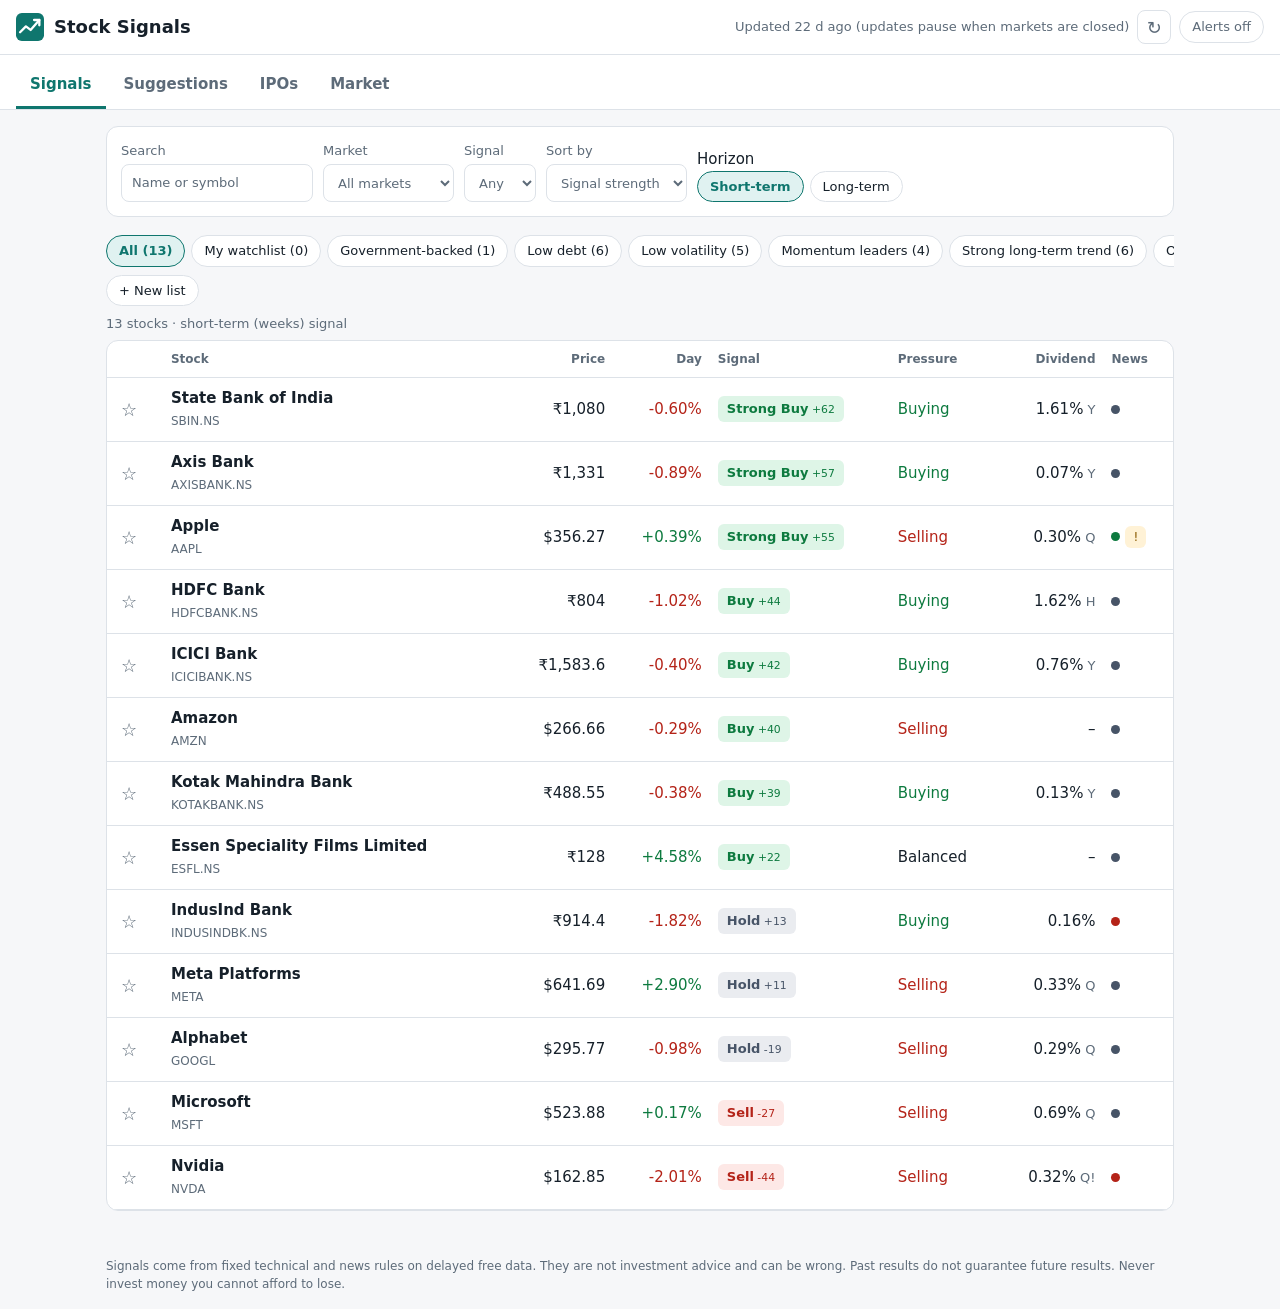
==== site/index.html @ 13e33b24 "Add files via upload" ====
<!doctype html>
<html lang="en">
<head>
<meta charset="utf-8">
<meta name="viewport" content="width=device-width, initial-scale=1">
<title>Stock Signals</title>
<meta name="description" content="Buy, hold and sell signals for Indian and US stocks, with news, buying pressure, risk and IPO checks.">
<meta name="theme-color" content="#0f766e">
<link rel="manifest" href="manifest.webmanifest">
<link rel="icon" href="icon.svg" type="image/svg+xml">
<link rel="stylesheet" href="style.css">
</head>
<body>
<a class="skip" href="#view">Skip to content</a>
<header class="top">
  <div class="brand"><img src="icon.svg" alt="" width="28" height="28"><h1>Stock Signals</h1></div>
  <div class="status">
    <span id="updated" role="status">Loading data...</span>
    <button id="refresh" class="iconbtn" type="button" aria-label="Refresh data" title="Refresh data">&#8635;</button>
    <button id="notify" class="chip" type="button" aria-pressed="false">Alerts off</button>
  </div>
</header>
<nav class="tabs" aria-label="Sections">
  <button type="button" data-tab="signals" aria-current="page">Signals</button>
  <button type="button" data-tab="suggest">Suggestions</button>
  <button type="button" data-tab="ipo">IPOs</button>
  <button type="button" data-tab="market">Market</button>
</nav>
<div id="banner" class="banner" role="alert" hidden></div>
<main id="view" tabindex="-1"></main>
<dialog id="detail" aria-label="Stock details"></dialog>
<div id="toasts" aria-live="polite"></div>
<footer>
  Signals come from fixed technical and news rules on delayed free data. They are not investment advice and can be wrong.
  Past results do not guarantee future results. Never invest money you cannot afford to lose.
</footer>
<script src="ipo.js"></script>
<script src="app.js"></script>
</body>
</html>
---- site/style.css ----
:root {
  --bg: #f6f7f9; --card: #ffffff; --text: #16202a; --muted: #5d6b79; --line: #dde2e8;
  --accent: #0f766e; --accent-bg: #e0f2f1;
  --buy: #0d7a3f; --buy-bg: #def5e7; --sell: #b42318; --sell-bg: #fde8e6; --hold: #475467; --hold-bg: #eaecf0;
  --warn: #8a5a00; --warn-bg: #fff2d6;
  --on-accent: #ffffff; --star: #a66f00;
  color-scheme: light dark;
}
@media (prefers-color-scheme: dark) {
  :root {
    --bg: #0e1318; --card: #161d24; --text: #e6ebf0; --muted: #9aa8b5; --line: #2a343e;
    --accent: #3cc4b6; --accent-bg: #12312f;
    --buy: #5ad08a; --buy-bg: #12301f; --sell: #ff8a80; --sell-bg: #3a1613; --hold: #b4bfca; --hold-bg: #242d36;
    --warn: #f5c451; --warn-bg: #3a2e10;
    --on-accent: #0e1318; --star: #e0a100;
  }
}
* { box-sizing: border-box; }
html { -webkit-text-size-adjust: 100%; }
body { margin: 0; background: var(--bg); color: var(--text); font: 15px/1.5 system-ui, -apple-system, "Segoe UI", Roboto, sans-serif; }
.skip { position: absolute; left: -999px; } .skip:focus { left: 8px; top: 8px; background: var(--card); padding: 8px; z-index: 10; }
h1, h2, h3 { margin: 0; line-height: 1.25; } h1 { font-size: 18px; } h2 { font-size: 17px; margin-bottom: 8px; } h3 { font-size: 15px; margin-bottom: 6px; }
button, select, input { font: inherit; color: inherit; }
button { cursor: pointer; }
:focus-visible { outline: 2px solid var(--accent); outline-offset: 2px; }
.top { display: flex; flex-wrap: wrap; align-items: center; justify-content: space-between; gap: 8px; padding: 10px 16px; background: var(--card); border-bottom: 1px solid var(--line); }
.brand { display: flex; align-items: center; gap: 10px; }
.status { display: flex; align-items: center; gap: 8px; color: var(--muted); font-size: 13px; }
.iconbtn { border: 1px solid var(--line); background: var(--card); border-radius: 8px; width: 34px; height: 34px; font-size: 18px; }
.tabs { display: flex; gap: 4px; padding: 8px 16px 0; background: var(--card); border-bottom: 1px solid var(--line); overflow-x: auto; }
.tabs button { border: 0; background: none; padding: 10px 14px; border-bottom: 3px solid transparent; color: var(--muted); font-weight: 600; white-space: nowrap; }
.tabs button[aria-current="page"] { color: var(--accent); border-bottom-color: var(--accent); }
main { max-width: 1100px; margin: 0 auto; padding: 16px; outline: none; }
footer { max-width: 1100px; margin: 0 auto; padding: 16px; color: var(--muted); font-size: 12px; }
.banner { margin: 0; padding: 10px 16px; background: var(--warn-bg); color: var(--warn); font-size: 14px; }
.card { background: var(--card); border: 1px solid var(--line); border-radius: 12px; padding: 14px; margin-bottom: 14px; }
.muted { color: var(--muted); } .small { font-size: 13px; }
.grid { display: grid; gap: 12px; grid-template-columns: repeat(auto-fit, minmax(240px, 1fr)); }
.row { display: flex; flex-wrap: wrap; gap: 10px; align-items: end; }
label.field { display: flex; flex-direction: column; gap: 4px; font-size: 13px; color: var(--muted); }
input, select { background: var(--card); border: 1px solid var(--line); border-radius: 8px; padding: 8px 10px; min-height: 38px; }
input[type=number] { width: 120px; }
.chip { border: 1px solid var(--line); background: var(--card); border-radius: 999px; padding: 5px 12px; font-size: 13px; white-space: nowrap; }
.chip[aria-pressed="true"], .chip.on { background: var(--accent-bg); border-color: var(--accent); color: var(--accent); font-weight: 600; }
.chips { display: flex; gap: 6px; overflow-x: auto; padding: 4px 0 8px; }
.btn { border: 1px solid var(--accent); background: var(--accent); color: var(--on-accent); border-radius: 8px; padding: 8px 14px; font-weight: 600; min-height: 38px; }
.btn.ghost { background: var(--card); color: var(--accent); }
table { width: 100%; border-collapse: collapse; }
th, td { padding: 9px 8px; text-align: left; border-bottom: 1px solid var(--line); vertical-align: middle; }
th { font-size: 12px; color: var(--muted); font-weight: 600; text-transform: none; }
td.num, th.num { text-align: right; font-variant-numeric: tabular-nums; }
tbody tr.stock { cursor: pointer; } tbody tr.stock:hover { background: var(--accent-bg); }
.name b { display: block; } .name span { color: var(--muted); font-size: 12px; }
.star { border: 0; background: none; font-size: 18px; color: var(--muted); padding: 2px 6px; } .star.on { color: var(--star); }
a { color: var(--accent); } a:visited { color: var(--accent); }
::placeholder { color: var(--muted); opacity: 1; }
.badge { display: inline-block; padding: 3px 9px; border-radius: 6px; font-weight: 700; font-size: 13px; white-space: nowrap; }
.badge small { font-weight: 500; }
.badge.buy { background: var(--buy-bg); color: var(--buy); } .badge.sell { background: var(--sell-bg); color: var(--sell); }
.badge.hold { background: var(--hold-bg); color: var(--hold); } .badge.na { background: var(--hold-bg); color: var(--muted); }
.up, .pos { color: var(--buy); } .down, .neg { color: var(--sell); }
.dot { display: inline-block; width: 9px; height: 9px; border-radius: 50%; background: var(--hold); margin-right: 5px; }
.dot.pos { background: var(--buy); } .dot.neg { background: var(--sell); }
.tag { display: inline-block; background: var(--hold-bg); color: var(--hold); border-radius: 6px; padding: 2px 8px; font-size: 12px; margin: 2px 4px 2px 0; }
.tag.warn { background: var(--warn-bg); color: var(--warn); }
ul.clean { list-style: none; margin: 0; padding: 0; } ul.clean li { padding: 5px 0; border-bottom: 1px dashed var(--line); } ul.clean li:last-child { border-bottom: 0; }
ul.reasons li::before { content: "+ "; color: var(--buy); font-weight: 700; } ul.reasons li.neg::before { content: "\2212  "; color: var(--sell); } ul.reasons li.neutral::before { content: "\2022  "; color: var(--muted); }
.meter { height: 8px; border-radius: 4px; background: var(--hold-bg); position: relative; margin: 8px 0; }
.meter i { position: absolute; top: -3px; width: 4px; height: 14px; background: var(--text); border-radius: 2px; transform: translateX(-2px); }
.meter::after { content: ""; position: absolute; left: 50%; top: 0; width: 1px; height: 8px; background: var(--muted); }
dialog { width: min(920px, 100vw - 16px); max-height: 92vh; padding: 0; border: 1px solid var(--line); border-radius: 14px; background: var(--bg); color: var(--text); }
dialog::backdrop { background: rgba(0, 0, 0, .55); }
.dhead { position: sticky; top: 0; z-index: 2; display: flex; gap: 12px; justify-content: space-between; align-items: start; padding: 14px 16px; background: var(--card); border-bottom: 1px solid var(--line); }
.dbody { padding: 14px 16px 20px; }
.kv { display: grid; grid-template-columns: repeat(auto-fit, minmax(150px, 1fr)); gap: 10px; }
.kv div span { display: block; font-size: 12px; color: var(--muted); } .kv div b { font-size: 15px; }
svg.chart { width: 100%; height: auto; display: block; }
#toasts { position: fixed; right: 12px; bottom: 12px; display: flex; flex-direction: column; gap: 8px; z-index: 20; max-width: min(360px, 100vw - 24px); }
.toast { background: var(--text); color: var(--bg); border-radius: 10px; padding: 10px 14px; font-size: 14px; box-shadow: 0 4px 16px rgba(0,0,0,.3); }
.empty { text-align: center; padding: 30px 10px; color: var(--muted); }
.result { border-left: 5px solid var(--hold); }
.result.buy { border-left-color: var(--buy); } .result.sell { border-left-color: var(--sell); }
@media (max-width: 720px) {
  .hide-sm { display: none; }
  th, td { padding: 8px 5px; }
  main { padding: 10px; }
  .top { padding: 8px 10px; }
}
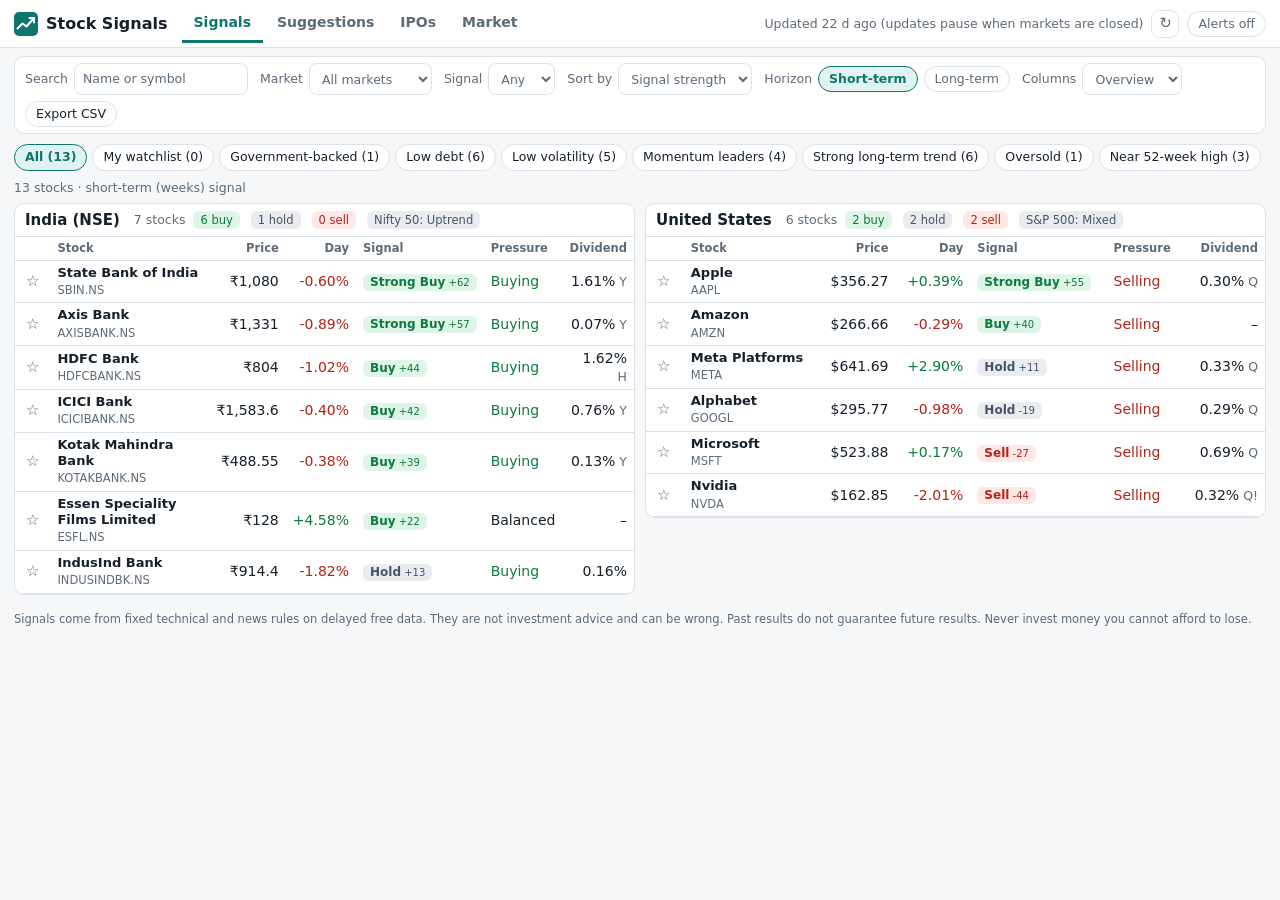
==== commit b057c7f4: "commit" ====
--- a/site/index.html
+++ b/site/index.html
@@ -13,19 +13,19 @@
 <body>
 <a class="skip" href="#view">Skip to content</a>
 <header class="top">
-  <div class="brand"><img src="icon.svg" alt="" width="28" height="28"><h1>Stock Signals</h1></div>
+  <div class="brand"><img src="icon.svg" alt="" width="24" height="24"><h1>Stock Signals</h1></div>
+  <nav class="tabs" aria-label="Sections">
+    <button type="button" data-tab="signals" aria-current="page">Signals</button>
+    <button type="button" data-tab="suggest">Suggestions</button>
+    <button type="button" data-tab="ipo">IPOs</button>
+    <button type="button" data-tab="market">Market</button>
+  </nav>
   <div class="status">
     <span id="updated" role="status">Loading data...</span>
     <button id="refresh" class="iconbtn" type="button" aria-label="Refresh data" title="Refresh data">&#8635;</button>
     <button id="notify" class="chip" type="button" aria-pressed="false">Alerts off</button>
   </div>
 </header>
-<nav class="tabs" aria-label="Sections">
-  <button type="button" data-tab="signals" aria-current="page">Signals</button>
-  <button type="button" data-tab="suggest">Suggestions</button>
-  <button type="button" data-tab="ipo">IPOs</button>
-  <button type="button" data-tab="market">Market</button>
-</nav>
 <div id="banner" class="banner" role="alert" hidden></div>
 <main id="view" tabindex="-1"></main>
 <dialog id="detail" aria-label="Stock details"></dialog>
--- a/site/style.css
+++ b/site/style.css
@@ -17,72 +17,103 @@
 }
 * { box-sizing: border-box; }
 html { -webkit-text-size-adjust: 100%; }
-body { margin: 0; background: var(--bg); color: var(--text); font: 15px/1.5 system-ui, -apple-system, "Segoe UI", Roboto, sans-serif; }
+body { margin: 0; background: var(--bg); color: var(--text); font: 14px/1.45 system-ui, -apple-system, "Segoe UI", Roboto, sans-serif; }
 .skip { position: absolute; left: -999px; } .skip:focus { left: 8px; top: 8px; background: var(--card); padding: 8px; z-index: 10; }
-h1, h2, h3 { margin: 0; line-height: 1.25; } h1 { font-size: 18px; } h2 { font-size: 17px; margin-bottom: 8px; } h3 { font-size: 15px; margin-bottom: 6px; }
+h1, h2, h3 { margin: 0; line-height: 1.25; } h1 { font-size: 16px; } h2 { font-size: 15px; margin-bottom: 6px; } h3 { font-size: 14px; margin-bottom: 4px; }
 button, select, input { font: inherit; color: inherit; }
 button { cursor: pointer; }
 :focus-visible { outline: 2px solid var(--accent); outline-offset: 2px; }
-.top { display: flex; flex-wrap: wrap; align-items: center; justify-content: space-between; gap: 8px; padding: 10px 16px; background: var(--card); border-bottom: 1px solid var(--line); }
-.brand { display: flex; align-items: center; gap: 10px; }
-.status { display: flex; align-items: center; gap: 8px; color: var(--muted); font-size: 13px; }
-.iconbtn { border: 1px solid var(--line); background: var(--card); border-radius: 8px; width: 34px; height: 34px; font-size: 18px; }
-.tabs { display: flex; gap: 4px; padding: 8px 16px 0; background: var(--card); border-bottom: 1px solid var(--line); overflow-x: auto; }
-.tabs button { border: 0; background: none; padding: 10px 14px; border-bottom: 3px solid transparent; color: var(--muted); font-weight: 600; white-space: nowrap; }
+
+/* header: brand, tabs and status share one bar */
+.top { position: sticky; top: 0; z-index: 5; display: flex; flex-wrap: wrap; align-items: center; gap: 4px 14px; padding: 4px 14px; background: var(--card); border-bottom: 1px solid var(--line); }
+.brand { display: flex; align-items: center; gap: 8px; }
+.status { display: flex; align-items: center; gap: 8px; color: var(--muted); font-size: 12.5px; margin-left: auto; }
+.iconbtn { border: 1px solid var(--line); background: var(--card); border-radius: 8px; width: 28px; height: 28px; font-size: 15px; line-height: 1; }
+.tabs { display: flex; gap: 2px; overflow-x: auto; flex: 1 1 auto; }
+.tabs button { border: 0; background: none; padding: 8px 12px; border-bottom: 3px solid transparent; color: var(--muted); font-weight: 600; white-space: nowrap; }
 .tabs button[aria-current="page"] { color: var(--accent); border-bottom-color: var(--accent); }
-main { max-width: 1100px; margin: 0 auto; padding: 16px; outline: none; }
-footer { max-width: 1100px; margin: 0 auto; padding: 16px; color: var(--muted); font-size: 12px; }
-.banner { margin: 0; padding: 10px 16px; background: var(--warn-bg); color: var(--warn); font-size: 14px; }
-.card { background: var(--card); border: 1px solid var(--line); border-radius: 12px; padding: 14px; margin-bottom: 14px; }
-.muted { color: var(--muted); } .small { font-size: 13px; }
-.grid { display: grid; gap: 12px; grid-template-columns: repeat(auto-fit, minmax(240px, 1fr)); }
-.row { display: flex; flex-wrap: wrap; gap: 10px; align-items: end; }
-label.field { display: flex; flex-direction: column; gap: 4px; font-size: 13px; color: var(--muted); }
-input, select { background: var(--card); border: 1px solid var(--line); border-radius: 8px; padding: 8px 10px; min-height: 38px; }
-input[type=number] { width: 120px; }
-.chip { border: 1px solid var(--line); background: var(--card); border-radius: 999px; padding: 5px 12px; font-size: 13px; white-space: nowrap; }
+main { max-width: 1760px; margin: 0 auto; padding: 8px 14px; outline: none; }
+footer { max-width: 1760px; margin: 0 auto; padding: 8px 14px 14px; color: var(--muted); font-size: 11.5px; }
+.banner { margin: 0; padding: 8px 14px; background: var(--warn-bg); color: var(--warn); font-size: 13px; }
+
+.card { background: var(--card); border: 1px solid var(--line); border-radius: 10px; padding: 10px; margin-bottom: 10px; }
+.muted { color: var(--muted); } .small { font-size: 12.5px; }
+.grid { display: grid; gap: 10px; grid-template-columns: repeat(auto-fit, minmax(240px, 1fr)); }
+.row { display: flex; flex-wrap: wrap; gap: 8px; align-items: end; }
+label.field { display: flex; flex-direction: column; gap: 3px; font-size: 12.5px; color: var(--muted); }
+input, select { background: var(--card); border: 1px solid var(--line); border-radius: 8px; padding: 4px 8px; min-height: 32px; }
+input[type=number] { width: 110px; }
+.chip { border: 1px solid var(--line); background: var(--card); border-radius: 999px; padding: 3px 10px; font-size: 12.5px; white-space: nowrap; }
 .chip[aria-pressed="true"], .chip.on { background: var(--accent-bg); border-color: var(--accent); color: var(--accent); font-weight: 600; }
-.chips { display: flex; gap: 6px; overflow-x: auto; padding: 4px 0 8px; }
-.btn { border: 1px solid var(--accent); background: var(--accent); color: var(--on-accent); border-radius: 8px; padding: 8px 14px; font-weight: 600; min-height: 38px; }
+.chips { display: flex; gap: 5px; overflow-x: auto; padding: 2px 0 8px; scrollbar-width: thin; }
+.btn { border: 1px solid var(--accent); background: var(--accent); color: var(--on-accent); border-radius: 8px; padding: 5px 12px; font-weight: 600; min-height: 32px; }
 .btn.ghost { background: var(--card); color: var(--accent); }
+
+/* filter bar: one compact line */
+.filterbar { padding: 6px 10px; margin-bottom: 8px; }
+.filterbar .row { align-items: center; gap: 6px 12px; }
+.filterbar label.field, .filterbar .field { display: flex; flex-direction: row; align-items: center; gap: 6px; font-size: 12.5px; color: var(--muted); }
+.filterbar .field .row { gap: 4px; }
+
 table { width: 100%; border-collapse: collapse; }
-th, td { padding: 9px 8px; text-align: left; border-bottom: 1px solid var(--line); vertical-align: middle; }
-th { font-size: 12px; color: var(--muted); font-weight: 600; text-transform: none; }
+th, td { padding: 4px 7px; text-align: left; border-bottom: 1px solid var(--line); vertical-align: middle; line-height: 1.25; }
+th { font-size: 11.5px; color: var(--muted); font-weight: 600; white-space: nowrap; }
 td.num, th.num { text-align: right; font-variant-numeric: tabular-nums; }
 tbody tr.stock { cursor: pointer; } tbody tr.stock:hover { background: var(--accent-bg); }
-.name b { display: block; } .name span { color: var(--muted); font-size: 12px; }
-.star { border: 0; background: none; font-size: 18px; color: var(--muted); padding: 2px 6px; } .star.on { color: var(--star); }
+.name b { display: block; font-size: 13px; } .name span { color: var(--muted); font-size: 11.5px; }
+.star { border: 0; background: none; font-size: 15px; color: var(--muted); padding: 0 4px; line-height: 1; } .star.on { color: var(--star); }
 a { color: var(--accent); } a:visited { color: var(--accent); }
 ::placeholder { color: var(--muted); opacity: 1; }
-.badge { display: inline-block; padding: 3px 9px; border-radius: 6px; font-weight: 700; font-size: 13px; white-space: nowrap; }
+.badge { display: inline-block; padding: 1px 7px; border-radius: 6px; font-weight: 700; font-size: 12px; white-space: nowrap; }
 .badge small { font-weight: 500; }
 .badge.buy { background: var(--buy-bg); color: var(--buy); } .badge.sell { background: var(--sell-bg); color: var(--sell); }
 .badge.hold { background: var(--hold-bg); color: var(--hold); } .badge.na { background: var(--hold-bg); color: var(--muted); }
 .up, .pos { color: var(--buy); } .down, .neg { color: var(--sell); }
-.dot { display: inline-block; width: 9px; height: 9px; border-radius: 50%; background: var(--hold); margin-right: 5px; }
+.dot { display: inline-block; width: 8px; height: 8px; border-radius: 50%; background: var(--hold); margin-right: 4px; }
 .dot.pos { background: var(--buy); } .dot.neg { background: var(--sell); }
-.tag { display: inline-block; background: var(--hold-bg); color: var(--hold); border-radius: 6px; padding: 2px 8px; font-size: 12px; margin: 2px 4px 2px 0; }
+.tag { display: inline-block; background: var(--hold-bg); color: var(--hold); border-radius: 6px; padding: 1px 7px; font-size: 11.5px; margin: 1px 3px 1px 0; }
 .tag.warn { background: var(--warn-bg); color: var(--warn); }
-ul.clean { list-style: none; margin: 0; padding: 0; } ul.clean li { padding: 5px 0; border-bottom: 1px dashed var(--line); } ul.clean li:last-child { border-bottom: 0; }
+.tag.buy { background: var(--buy-bg); color: var(--buy); } .tag.sell { background: var(--sell-bg); color: var(--sell); }
+ul.clean { list-style: none; margin: 0; padding: 0; } ul.clean li { padding: 3px 0; border-bottom: 1px dashed var(--line); } ul.clean li:last-child { border-bottom: 0; }
 ul.reasons li::before { content: "+ "; color: var(--buy); font-weight: 700; } ul.reasons li.neg::before { content: "\2212  "; color: var(--sell); } ul.reasons li.neutral::before { content: "\2022  "; color: var(--muted); }
-.meter { height: 8px; border-radius: 4px; background: var(--hold-bg); position: relative; margin: 8px 0; }
+.meter { height: 8px; border-radius: 4px; background: var(--hold-bg); position: relative; margin: 6px 0; }
 .meter i { position: absolute; top: -3px; width: 4px; height: 14px; background: var(--text); border-radius: 2px; transform: translateX(-2px); }
 .meter::after { content: ""; position: absolute; left: 50%; top: 0; width: 1px; height: 8px; background: var(--muted); }
-dialog { width: min(920px, 100vw - 16px); max-height: 92vh; padding: 0; border: 1px solid var(--line); border-radius: 14px; background: var(--bg); color: var(--text); }
+
+/* India and US panels */
+.cols { display: grid; gap: 10px; grid-template-columns: minmax(0, 1fr); align-items: start; }
+.panel { padding: 0; margin-bottom: 0; overflow: hidden; }
+.panelhead { display: flex; flex-wrap: wrap; align-items: center; gap: 4px 8px; padding: 6px 10px; border-bottom: 1px solid var(--line); }
+.panelhead h2 { margin: 0 6px 0 0; }
+.tablewrap { overflow-x: auto; }
+@media (min-width: 1100px) {
+  .cols.two { grid-template-columns: minmax(0, 1fr) minmax(0, 1fr); }
+  .tablewrap { overflow: auto; max-height: calc(100vh - 175px); }
+  .tablewrap thead th { position: sticky; top: 0; z-index: 1; background: var(--card); box-shadow: 0 1px 0 var(--line); }
+}
+@media (min-width: 1100px) and (max-width: 1499px) { .cols.two .hide-md { display: none; } }
+
+/* stock detail */
+dialog { width: min(1180px, 100vw - 16px); max-height: 94vh; padding: 0; border: 1px solid var(--line); border-radius: 12px; background: var(--bg); color: var(--text); }
 dialog::backdrop { background: rgba(0, 0, 0, .55); }
-.dhead { position: sticky; top: 0; z-index: 2; display: flex; gap: 12px; justify-content: space-between; align-items: start; padding: 14px 16px; background: var(--card); border-bottom: 1px solid var(--line); }
-.dbody { padding: 14px 16px 20px; }
-.kv { display: grid; grid-template-columns: repeat(auto-fit, minmax(150px, 1fr)); gap: 10px; }
-.kv div span { display: block; font-size: 12px; color: var(--muted); } .kv div b { font-size: 15px; }
+.dhead { position: sticky; top: 0; z-index: 2; display: flex; gap: 12px; justify-content: space-between; align-items: start; padding: 10px 14px; background: var(--card); border-bottom: 1px solid var(--line); }
+.dbody { display: grid; gap: 10px; grid-template-columns: repeat(auto-fit, minmax(min(100%, 440px), 1fr)); padding: 10px 14px 14px; align-items: start; }
+.dbody .card { margin: 0; }
+.dbody [id^="d-"] { scroll-margin-top: 110px; }
+.jump { display: flex; flex-wrap: wrap; gap: 4px; flex: 1; justify-content: center; align-self: center; }
+.dbody .wide, .dbody > p { grid-column: 1 / -1; }
+.kv { display: grid; grid-template-columns: repeat(auto-fit, minmax(130px, 1fr)); gap: 8px; }
+.kv div span { display: block; font-size: 11.5px; color: var(--muted); } .kv div b { font-size: 13.5px; }
 svg.chart { width: 100%; height: auto; display: block; }
 #toasts { position: fixed; right: 12px; bottom: 12px; display: flex; flex-direction: column; gap: 8px; z-index: 20; max-width: min(360px, 100vw - 24px); }
-.toast { background: var(--text); color: var(--bg); border-radius: 10px; padding: 10px 14px; font-size: 14px; box-shadow: 0 4px 16px rgba(0,0,0,.3); }
-.empty { text-align: center; padding: 30px 10px; color: var(--muted); }
+.toast { background: var(--text); color: var(--bg); border-radius: 10px; padding: 8px 12px; font-size: 13px; box-shadow: 0 4px 16px rgba(0,0,0,.3); }
+.empty { text-align: center; padding: 22px 10px; color: var(--muted); }
 .result { border-left: 5px solid var(--hold); }
 .result.buy { border-left-color: var(--buy); } .result.sell { border-left-color: var(--sell); }
 @media (max-width: 720px) {
   .hide-sm { display: none; }
-  th, td { padding: 8px 5px; }
-  main { padding: 10px; }
-  .top { padding: 8px 10px; }
+  th, td { padding: 6px 5px; }
+  main { padding: 8px; }
+  .top { padding: 4px 8px; }
+  .status { width: 100%; justify-content: space-between; }
 }
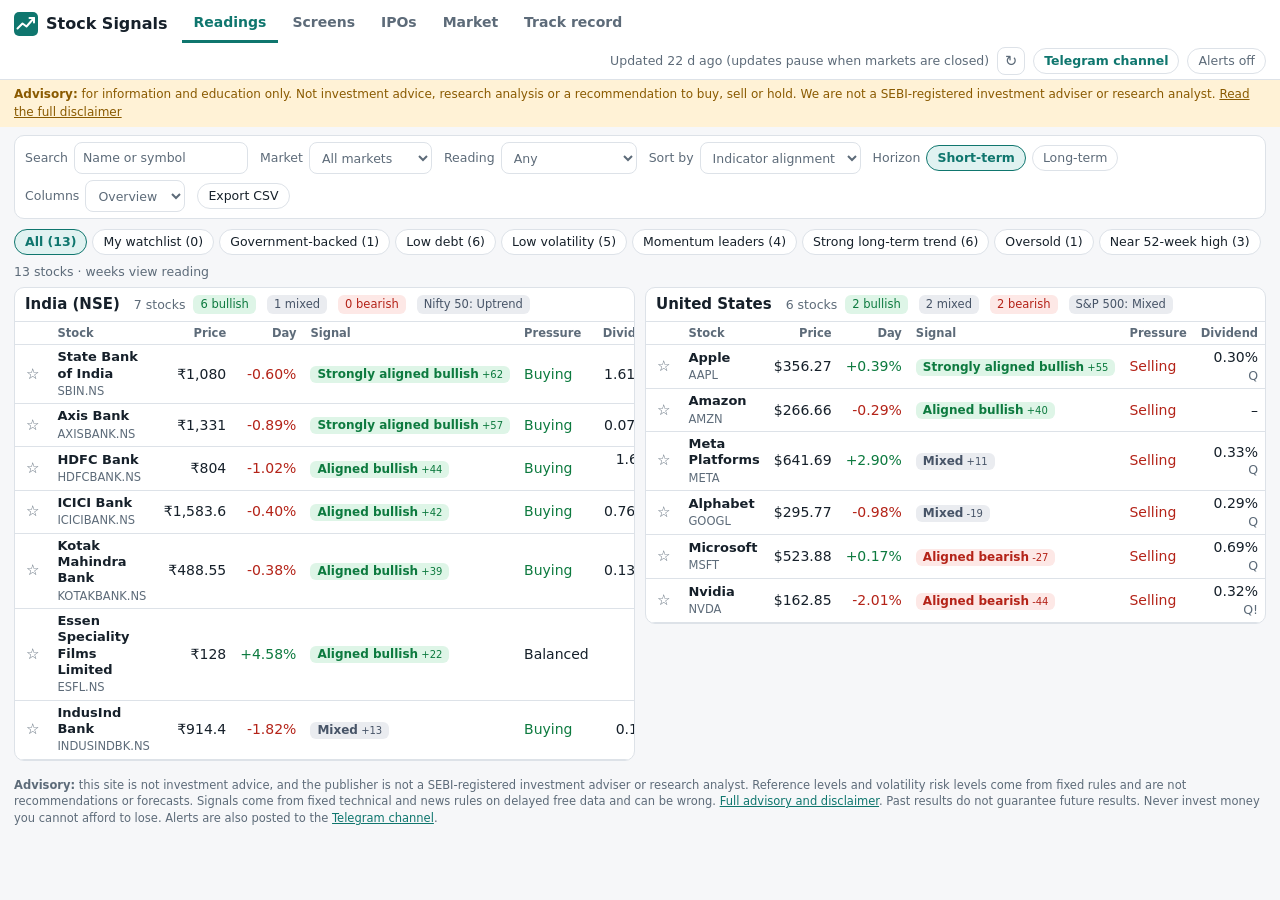
==== commit 4056d617: "Updates" ====
--- a/site/index.html
+++ b/site/index.html
@@ -15,24 +15,34 @@
 <header class="top">
   <div class="brand"><img src="icon.svg" alt="" width="24" height="24"><h1>Stock Signals</h1></div>
   <nav class="tabs" aria-label="Sections">
-    <button type="button" data-tab="signals" aria-current="page">Signals</button>
-    <button type="button" data-tab="suggest">Suggestions</button>
+    <button type="button" data-tab="signals" aria-current="page">Readings</button>
+    <button type="button" data-tab="suggest">Screens</button>
     <button type="button" data-tab="ipo">IPOs</button>
     <button type="button" data-tab="market">Market</button>
+    <button type="button" data-tab="track">Track record</button>
   </nav>
   <div class="status">
     <span id="updated" role="status">Loading data...</span>
     <button id="refresh" class="iconbtn" type="button" aria-label="Refresh data" title="Refresh data">&#8635;</button>
+    <a class="chip" href="https://t.me/marketsignalsapp" target="_blank" rel="noopener noreferrer" title="Get alerts in the Telegram channel">Telegram channel</a>
     <button id="notify" class="chip" type="button" aria-pressed="false">Alerts off</button>
   </div>
 </header>
 <div id="banner" class="banner" role="alert" hidden></div>
+<aside class="advisory" aria-label="Advisory">
+  <strong>Advisory:</strong> for information and education only. Not investment advice, research analysis or a recommendation to buy, sell or hold.
+  We are not a SEBI-registered investment adviser or research analyst.
+  <a href="advisory.html">Read the full disclaimer</a>
+</aside>
 <main id="view" tabindex="-1"></main>
 <dialog id="detail" aria-label="Stock details"></dialog>
 <div id="toasts" aria-live="polite"></div>
 <footer>
-  Signals come from fixed technical and news rules on delayed free data. They are not investment advice and can be wrong.
+  <strong>Advisory:</strong> this site is not investment advice, and the publisher is not a SEBI-registered investment adviser or research analyst.
+  Reference levels and volatility risk levels come from fixed rules and are not recommendations or forecasts.
+  Signals come from fixed technical and news rules on delayed free data and can be wrong. <a href="advisory.html">Full advisory and disclaimer</a>.
   Past results do not guarantee future results. Never invest money you cannot afford to lose.
+  Alerts are also posted to the <a href="https://t.me/marketsignalsapp" target="_blank" rel="noopener noreferrer">Telegram channel</a>.
 </footer>
 <script src="ipo.js"></script>
 <script src="app.js"></script>
--- a/site/style.css
+++ b/site/style.css
@@ -34,6 +34,14 @@
 .tabs button[aria-current="page"] { color: var(--accent); border-bottom-color: var(--accent); }
 main { max-width: 1760px; margin: 0 auto; padding: 8px 14px; outline: none; }
 footer { max-width: 1760px; margin: 0 auto; padding: 8px 14px 14px; color: var(--muted); font-size: 11.5px; }
+.advisory { margin: 0; padding: 6px 14px; background: var(--warn-bg); color: var(--warn); font-size: 12px; }
+p.advisory { border-radius: 6px; }
+.advisory a { color: inherit; text-decoration: underline; }
+.disclaimer { max-width: 1760px; margin: 0 auto; padding: 8px 14px 0; color: var(--muted); font-size: 12px; }
+.disclaimer h2 { font-size: 13px; margin: 8px 0 4px; }
+.disclaimer ol { margin: 0 0 6px; padding-left: 20px; }
+.disclaimer.page { font-size: 14px; color: var(--fg, inherit); max-width: 760px; padding: 14px; }
+.disclaimer.page h2 { font-size: 16px; margin: 16px 0 6px; }
 .banner { margin: 0; padding: 8px 14px; background: var(--warn-bg); color: var(--warn); font-size: 13px; }
 
 .card { background: var(--card); border: 1px solid var(--line); border-radius: 10px; padding: 10px; margin-bottom: 10px; }
@@ -44,6 +52,8 @@
 input, select { background: var(--card); border: 1px solid var(--line); border-radius: 8px; padding: 4px 8px; min-height: 32px; }
 input[type=number] { width: 110px; }
 .chip { border: 1px solid var(--line); background: var(--card); border-radius: 999px; padding: 3px 10px; font-size: 12.5px; white-space: nowrap; }
+a.chip { display: inline-block; text-decoration: none; font-weight: 600; }
+a.chip:hover { border-color: var(--accent); }
 .chip[aria-pressed="true"], .chip.on { background: var(--accent-bg); border-color: var(--accent); color: var(--accent); font-weight: 600; }
 .chips { display: flex; gap: 5px; overflow-x: auto; padding: 2px 0 8px; scrollbar-width: thin; }
 .btn { border: 1px solid var(--accent); background: var(--accent); color: var(--on-accent); border-radius: 8px; padding: 5px 12px; font-weight: 600; min-height: 32px; }
@@ -91,7 +101,9 @@
   .tablewrap { overflow: auto; max-height: calc(100vh - 175px); }
   .tablewrap thead th { position: sticky; top: 0; z-index: 1; background: var(--card); box-shadow: 0 1px 0 var(--line); }
 }
-@media (min-width: 1100px) and (max-width: 1499px) { .cols.two .hide-md { display: none; } }
+@media (min-width: 1100px) and (max-width: 1499px) { .cols.two:not(.wide-view) .hide-md { display: none; } }
+/* The extra-column views need more room than half a screen, so India and the US stack on smaller desktops. */
+@media (min-width: 1100px) and (max-width: 1699px) { .cols.two.wide-view { grid-template-columns: minmax(0, 1fr); } }
 
 /* stock detail */
 dialog { width: min(1180px, 100vw - 16px); max-height: 94vh; padding: 0; border: 1px solid var(--line); border-radius: 12px; background: var(--bg); color: var(--text); }
@@ -116,4 +128,18 @@
   main { padding: 8px; }
   .top { padding: 4px 8px; }
   .status { width: 100%; justify-content: space-between; }
+  /* Bigger touch targets on phones. The compact sizes are for mouse use on larger screens. */
+  .chip, .btn { min-height: 38px; display: inline-flex; align-items: center; }
+  .iconbtn { width: 38px; height: 38px; }
+  .tabs button { padding: 12px 12px; }
+  .star { min-width: 36px; min-height: 40px; font-size: 18px; padding: 0 2px; }
+  .badge small { display: none; }
+  tbody td.num, thead th.num { padding-left: 3px; padding-right: 3px; }
+  input, select { min-height: 38px; }
 }
+
+/* Track record tab */
+tr.unsure td { color: var(--muted); }
+details.card summary { cursor: pointer; font-weight: 600; }
+details.card dl { margin: 8px 0 0; font-size: 13px; } details.card dt { margin-top: 6px; } details.card dd { margin: 0; color: var(--muted); }
+td > .tag { margin-left: 6px; }
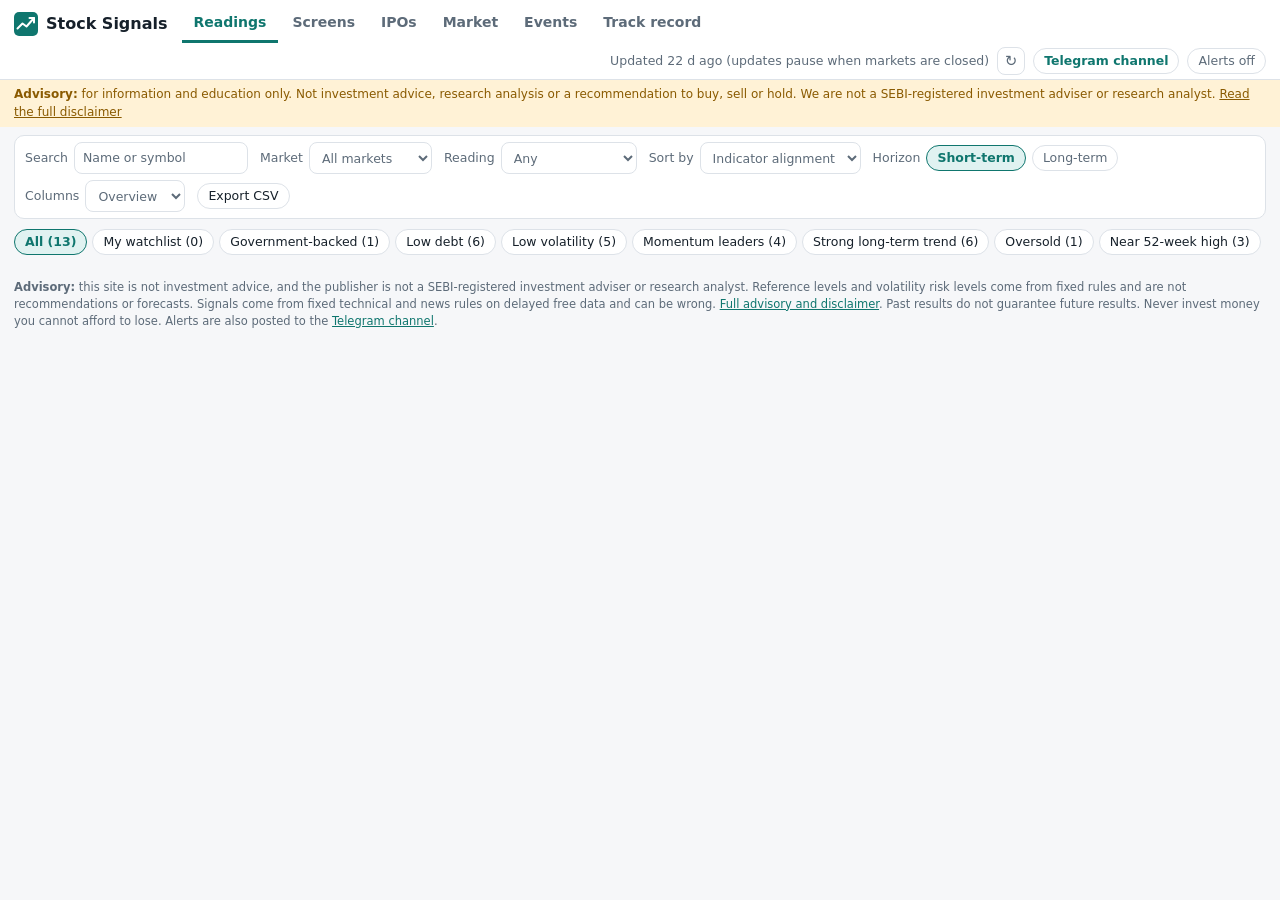
==== commit 5277db31: "Added events" ====
--- a/site/index.html
+++ b/site/index.html
@@ -19,6 +19,7 @@
     <button type="button" data-tab="suggest">Screens</button>
     <button type="button" data-tab="ipo">IPOs</button>
     <button type="button" data-tab="market">Market</button>
+    <button type="button" data-tab="events">Events</button>
     <button type="button" data-tab="track">Track record</button>
   </nav>
   <div class="status">
--- a/site/style.css
+++ b/site/style.css
@@ -126,7 +126,7 @@
   .hide-sm { display: none; }
   th, td { padding: 6px 5px; }
   main { padding: 8px; }
-  .top { padding: 4px 8px; }
+  .top { padding: 4px 8px; position: static; }
   .status { width: 100%; justify-content: space-between; }
   /* Bigger touch targets on phones. The compact sizes are for mouse use on larger screens. */
   .chip, .btn { min-height: 38px; display: inline-flex; align-items: center; }
@@ -134,6 +134,14 @@
   .tabs button { padding: 12px 12px; }
   .star { min-width: 36px; min-height: 40px; font-size: 18px; padding: 0 2px; }
   .badge small { display: none; }
+  /* Stock page: the header scrolls away, and the section menu is one swipeable row, so it never covers the content. */
+  dialog { width: calc(100vw - 8px); max-height: 96vh; }
+  .dhead { position: static; flex-wrap: wrap; padding: 10px; }
+  .dhead > div:first-child { flex: 1 1 0; min-width: 0; }
+  .jump { order: 3; flex: 1 1 100%; flex-wrap: nowrap; overflow-x: auto; justify-content: flex-start; padding-bottom: 4px; }
+  .jump > * { flex: 0 0 auto; white-space: nowrap; }
+  .dbody { padding: 8px 10px 12px; }
+  .dbody [id^="d-"] { scroll-margin-top: 8px; }
   tbody td.num, thead th.num { padding-left: 3px; padding-right: 3px; }
   input, select { min-height: 38px; }
 }
@@ -143,3 +151,30 @@
 details.card summary { cursor: pointer; font-weight: 600; }
 details.card dl { margin: 8px 0 0; font-size: 13px; } details.card dt { margin-top: 6px; } details.card dd { margin: 0; color: var(--muted); }
 td > .tag { margin-left: 6px; }
+
+/* Market tab */
+.src { display: inline-block; border: 1px solid var(--line); color: var(--muted); border-radius: 5px; padding: 0 6px; font-size: 10.5px; font-weight: 600; letter-spacing: .04em; vertical-align: middle; cursor: help; }
+.regime { font-size: 20px; font-weight: 700; margin: 6px 0 2px; } .regime.up { color: var(--buy); } .regime.down { color: var(--sell); }
+.mini { width: 100%; height: 28px; display: block; margin: 4px 0; color: var(--muted); }
+ul.checks li { display: flex; gap: 8px; align-items: start; }
+.chk { flex: 0 0 auto; min-width: 28px; text-align: center; border-radius: 5px; padding: 0 4px; font-size: 12px; font-weight: 700; background: var(--hold-bg); color: var(--hold); }
+.chk.pos { background: var(--buy-bg); color: var(--buy); } .chk.neg { background: var(--sell-bg); color: var(--sell); }
+details.status .state { display: inline-block; min-width: 46px; margin-right: 8px; text-align: center; border-radius: 5px; padding: 0 6px; font-size: 11.5px; font-weight: 700; background: var(--hold-bg); color: var(--hold); }
+details.status .state.ok { background: var(--buy-bg); color: var(--buy); } details.status .state.warn { background: var(--warn-bg); color: var(--warn); }
+details.status { display: block; }
+details.status summary { cursor: pointer; display: block; margin-bottom: 6px; }
+
+/* Help notes next to section headings */
+.helpbtn { width: 20px; height: 20px; min-height: 0; padding: 0; margin-left: 4px; border: 1px solid var(--line); border-radius: 50%; background: none; color: var(--muted); font-size: 12px; font-weight: 700; line-height: 1; cursor: pointer; vertical-align: middle; }
+.helpbtn:hover, .helpbtn[aria-expanded="true"] { color: var(--accent); border-color: var(--accent); }
+.helptext { margin: 4px 0 8px; padding: 8px 10px; border-left: 3px solid var(--accent); border-radius: 4px; background: var(--hold-bg); color: var(--text); font-size: 13px; line-height: 1.45; }
+@media (max-width: 720px) { .helpbtn { width: 28px; height: 28px; } }
+
+/* Events */
+ul.events.card { padding: 0; }
+.eventrow { display: flex; gap: 12px; align-items: start; padding: 8px 12px; }
+.edate { flex: 0 0 92px; display: flex; flex-direction: column; }
+.ebody { flex: 1 1 auto; min-width: 0; }
+.linklike { background: none; border: 0; padding: 0; color: var(--accent); font: inherit; font-weight: 600; cursor: pointer; text-align: left; }
+.linklike:hover { text-decoration: underline; }
+@media (max-width: 720px) { .eventrow { padding: 8px; gap: 8px; } .edate { flex-basis: 76px; } }
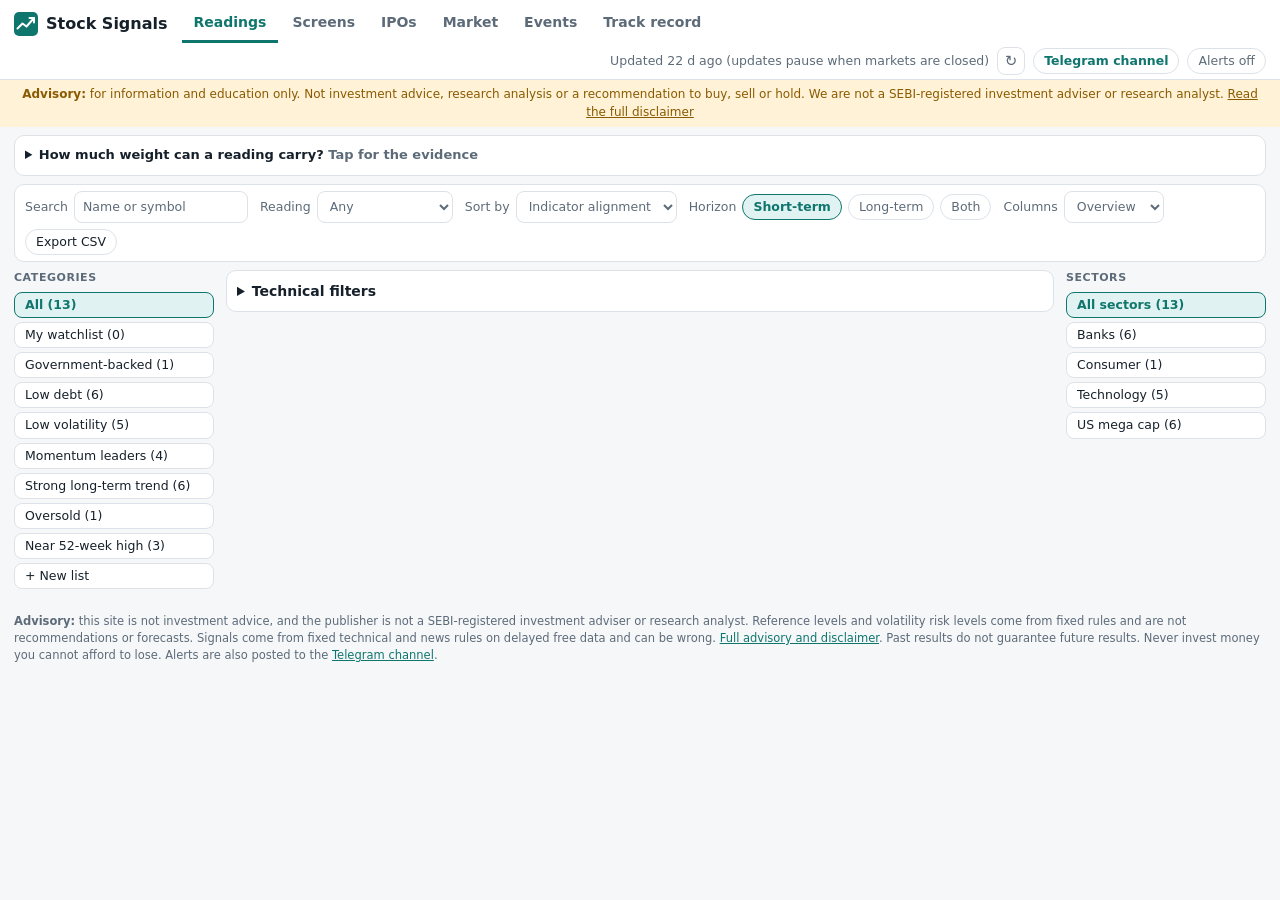
==== commit 52da06e3: "Updates" ====
--- a/site/index.html
+++ b/site/index.html
@@ -4,7 +4,7 @@
 <meta charset="utf-8">
 <meta name="viewport" content="width=device-width, initial-scale=1">
 <title>Stock Signals</title>
-<meta name="description" content="Buy, hold and sell signals for Indian and US stocks, with news, buying pressure, risk and IPO checks.">
+<meta name="description" content="Buy, hold and sell signals for Indian stocks, with news, buying pressure, risk and IPO checks.">
 <meta name="theme-color" content="#0f766e">
 <link rel="manifest" href="manifest.webmanifest">
 <link rel="icon" href="icon.svg" type="image/svg+xml">
@@ -38,6 +38,14 @@
 <main id="view" tabindex="-1"></main>
 <dialog id="detail" aria-label="Stock details"></dialog>
 <div id="toasts" aria-live="polite"></div>
+<nav class="bottomnav" aria-label="Sections">
+  <button type="button" data-tab="signals" aria-current="page"><svg viewBox="0 0 24 24" width="22" height="22" fill="none" stroke="currentColor" stroke-width="2" stroke-linecap="round" stroke-linejoin="round" aria-hidden="true"><path d="M3 17l6-6 4 4 8-8M15 7h6v6"/></svg><span>Readings</span></button>
+  <button type="button" data-tab="suggest"><svg viewBox="0 0 24 24" width="22" height="22" fill="none" stroke="currentColor" stroke-width="2" stroke-linecap="round" stroke-linejoin="round" aria-hidden="true"><path d="M4 5h16l-6 8v6l-4-2v-4z"/></svg><span>Screens</span></button>
+  <button type="button" data-tab="ipo"><svg viewBox="0 0 24 24" width="22" height="22" fill="none" stroke="currentColor" stroke-width="2" stroke-linecap="round" stroke-linejoin="round" aria-hidden="true"><path d="M12 3l2.5 5.5L20 9l-4 4 1 6-5-3-5 3 1-6-4-4 5.5-.5z"/></svg><span>IPOs</span></button>
+  <button type="button" data-tab="market"><svg viewBox="0 0 24 24" width="22" height="22" fill="none" stroke="currentColor" stroke-width="2" stroke-linecap="round" stroke-linejoin="round" aria-hidden="true"><path d="M4 20V10M10 20V4M16 20v-7M22 20H2"/></svg><span>Market</span></button>
+  <button type="button" data-tab="events"><svg viewBox="0 0 24 24" width="22" height="22" fill="none" stroke="currentColor" stroke-width="2" stroke-linecap="round" stroke-linejoin="round" aria-hidden="true"><path d="M4 6h16v14H4zM4 10h16M8 3v4M16 3v4"/></svg><span>Events</span></button>
+  <button type="button" data-tab="track"><svg viewBox="0 0 24 24" width="22" height="22" fill="none" stroke="currentColor" stroke-width="2" stroke-linecap="round" stroke-linejoin="round" aria-hidden="true"><path d="M5 4h14v16H5zM9 9h6M9 13h6M9 17h3"/></svg><span>Record</span></button>
+</nav>
 <footer>
   <strong>Advisory:</strong> this site is not investment advice, and the publisher is not a SEBI-registered investment adviser or research analyst.
   Reference levels and volatility risk levels come from fixed rules and are not recommendations or forecasts.
--- a/site/style.css
+++ b/site/style.css
@@ -4,6 +4,8 @@
   --buy: #0d7a3f; --buy-bg: #def5e7; --sell: #b42318; --sell-bg: #fde8e6; --hold: #475467; --hold-bg: #eaecf0;
   --warn: #8a5a00; --warn-bg: #fff2d6;
   --on-accent: #ffffff; --star: #a66f00;
+  --cat-results: #1d4ed8; --cat-results-bg: #e0e7ff; --cat-dividends: #0d7a3f; --cat-dividends-bg: #def5e7;
+  --cat-actions: #7e22ce; --cat-actions-bg: #f3e8ff; --cat-announced: #8a5a00; --cat-announced-bg: #fff2d6;
   color-scheme: light dark;
 }
 @media (prefers-color-scheme: dark) {
@@ -13,6 +15,8 @@
     --buy: #5ad08a; --buy-bg: #12301f; --sell: #ff8a80; --sell-bg: #3a1613; --hold: #b4bfca; --hold-bg: #242d36;
     --warn: #f5c451; --warn-bg: #3a2e10;
     --on-accent: #0e1318; --star: #e0a100;
+    --cat-results: #8ab4ff; --cat-results-bg: #1b2740; --cat-dividends: #5ad08a; --cat-dividends-bg: #12301f;
+    --cat-actions: #d2a8ff; --cat-actions-bg: #2e1f45; --cat-announced: #f5c451; --cat-announced-bg: #3a2e10;
   }
 }
 * { box-sizing: border-box; }
@@ -36,6 +40,7 @@
 footer { max-width: 1760px; margin: 0 auto; padding: 8px 14px 14px; color: var(--muted); font-size: 11.5px; }
 .advisory { margin: 0; padding: 6px 14px; background: var(--warn-bg); color: var(--warn); font-size: 12px; }
 p.advisory { border-radius: 6px; }
+aside.advisory { text-align: center; }
 .advisory a { color: inherit; text-decoration: underline; }
 .disclaimer { max-width: 1760px; margin: 0 auto; padding: 8px 14px 0; color: var(--muted); font-size: 12px; }
 .disclaimer h2 { font-size: 13px; margin: 8px 0 4px; }
@@ -55,9 +60,13 @@
 a.chip { display: inline-block; text-decoration: none; font-weight: 600; }
 a.chip:hover { border-color: var(--accent); }
 .chip[aria-pressed="true"], .chip.on { background: var(--accent-bg); border-color: var(--accent); color: var(--accent); font-weight: 600; }
+.sorth { background: none; border: 0; padding: 0; margin: 0; font: inherit; color: inherit; cursor: pointer; white-space: nowrap; min-height: 0; }
+.sorth:hover, .sorth.on { color: var(--text, inherit); text-decoration: underline; }
+.sorth .arrow { font-size: 9px; }
 .chips { display: flex; gap: 5px; overflow-x: auto; padding: 2px 0 8px; scrollbar-width: thin; }
 .btn { border: 1px solid var(--accent); background: var(--accent); color: var(--on-accent); border-radius: 8px; padding: 5px 12px; font-weight: 600; min-height: 32px; }
 .btn.ghost { background: var(--card); color: var(--accent); }
+.more { display: block; margin: 8px auto; }
 
 /* filter bar: one compact line */
 .filterbar { padding: 6px 10px; margin-bottom: 8px; }
@@ -96,23 +105,37 @@
 .panelhead { display: flex; flex-wrap: wrap; align-items: center; gap: 4px 8px; padding: 6px 10px; border-bottom: 1px solid var(--line); }
 .panelhead h2 { margin: 0 6px 0 0; }
 .tablewrap { overflow-x: auto; }
+/* Signals page: the categories on the left and the sectors on the right of the table on a wide screen; above it on a small one. */
+.signals-layout { display: grid; grid-template-columns: minmax(0, 1fr); gap: 4px 12px; }
+.signals-layout .signals-main { order: 3; min-width: 0; }
+.signals-layout #cats { order: 1; }
+.signals-layout #sectorrail { order: 2; }
+.railtitle { display: none; }
 @media (min-width: 1100px) {
+  .signals-layout { grid-template-columns: 200px minmax(0, 1fr) 200px; align-items: start; }
+  .signals-layout .signals-main, .signals-layout #cats, .signals-layout #sectorrail { order: 0; }
+  .rail { position: sticky; top: 8px; max-height: calc(100vh - 16px); overflow-y: auto; scrollbar-width: thin; }
+  .rail .railtitle { display: block; margin: 0 0 6px; font-size: 11px; font-weight: 700; letter-spacing: .05em; text-transform: uppercase; color: var(--muted); }
+  .rail .chips { flex-direction: column; overflow: visible; padding: 0 0 8px; gap: 4px; }
+  .rail .chip { width: 100%; text-align: left; border-radius: 8px; white-space: normal; }
+}
+@media (min-width: 1560px) {
   .cols.two { grid-template-columns: minmax(0, 1fr) minmax(0, 1fr); }
+}
+@media (min-width: 1100px) {
   .tablewrap { overflow: auto; max-height: calc(100vh - 175px); }
   .tablewrap thead th { position: sticky; top: 0; z-index: 1; background: var(--card); box-shadow: 0 1px 0 var(--line); }
 }
-@media (min-width: 1100px) and (max-width: 1499px) { .cols.two:not(.wide-view) .hide-md { display: none; } }
+@media (min-width: 1100px) and (max-width: 1899px) { .cols.two:not(.wide-view) .hide-md { display: none; } }
 /* The extra-column views need more room than half a screen, so India and the US stack on smaller desktops. */
-@media (min-width: 1100px) and (max-width: 1699px) { .cols.two.wide-view { grid-template-columns: minmax(0, 1fr); } }
+@media (min-width: 1100px) and (max-width: 1999px) { .cols.two.wide-view { grid-template-columns: minmax(0, 1fr); } }
 
 /* stock detail */
 dialog { width: min(1180px, 100vw - 16px); max-height: 94vh; padding: 0; border: 1px solid var(--line); border-radius: 12px; background: var(--bg); color: var(--text); }
 dialog::backdrop { background: rgba(0, 0, 0, .55); }
-.dhead { position: sticky; top: 0; z-index: 2; display: flex; gap: 12px; justify-content: space-between; align-items: start; padding: 10px 14px; background: var(--card); border-bottom: 1px solid var(--line); }
 .dbody { display: grid; gap: 10px; grid-template-columns: repeat(auto-fit, minmax(min(100%, 440px), 1fr)); padding: 10px 14px 14px; align-items: start; }
 .dbody .card { margin: 0; }
-.dbody [id^="d-"] { scroll-margin-top: 110px; }
-.jump { display: flex; flex-wrap: wrap; gap: 4px; flex: 1; justify-content: center; align-self: center; }
+.dbody [id^="d-"] { scroll-margin-top: 100px; }
 .dbody .wide, .dbody > p { grid-column: 1 / -1; }
 .kv { display: grid; grid-template-columns: repeat(auto-fit, minmax(130px, 1fr)); gap: 8px; }
 .kv div span { display: block; font-size: 11.5px; color: var(--muted); } .kv div b { font-size: 13.5px; }
@@ -134,14 +157,9 @@
   .tabs button { padding: 12px 12px; }
   .star { min-width: 36px; min-height: 40px; font-size: 18px; padding: 0 2px; }
   .badge small { display: none; }
-  /* Stock page: the header scrolls away, and the section menu is one swipeable row, so it never covers the content. */
   dialog { width: calc(100vw - 8px); max-height: 96vh; }
-  .dhead { position: static; flex-wrap: wrap; padding: 10px; }
-  .dhead > div:first-child { flex: 1 1 0; min-width: 0; }
-  .jump { order: 3; flex: 1 1 100%; flex-wrap: nowrap; overflow-x: auto; justify-content: flex-start; padding-bottom: 4px; }
-  .jump > * { flex: 0 0 auto; white-space: nowrap; }
   .dbody { padding: 8px 10px 12px; }
-  .dbody [id^="d-"] { scroll-margin-top: 8px; }
+  .dbody [id^="d-"] { scroll-margin-top: 96px; }
   tbody td.num, thead th.num { padding-left: 3px; padding-right: 3px; }
   input, select { min-height: 38px; }
 }
@@ -170,11 +188,198 @@
 .helptext { margin: 4px 0 8px; padding: 8px 10px; border-left: 3px solid var(--accent); border-radius: 4px; background: var(--hold-bg); color: var(--text); font-size: 13px; line-height: 1.45; }
 @media (max-width: 720px) { .helpbtn { width: 28px; height: 28px; } }
 
-/* Events */
-ul.events.card { padding: 0; }
-.eventrow { display: flex; gap: 12px; align-items: start; padding: 8px 12px; }
-.edate { flex: 0 0 92px; display: flex; flex-direction: column; }
-.ebody { flex: 1 1 auto; min-width: 0; }
-.linklike { background: none; border: 0; padding: 0; color: var(--accent); font: inherit; font-weight: 600; cursor: pointer; text-align: left; }
-.linklike:hover { text-decoration: underline; }
-@media (max-width: 720px) { .eventrow { padding: 8px; gap: 8px; } .edate { flex-basis: 76px; } }
+/* Events: category chips, a 14-day strip and one card per category */
+.cat-results { --cat: var(--cat-results); --cat-bg: var(--cat-results-bg); }
+.cat-dividends { --cat: var(--cat-dividends); --cat-bg: var(--cat-dividends-bg); }
+.cat-actions { --cat: var(--cat-actions); --cat-bg: var(--cat-actions-bg); }
+.cat-announced { --cat: var(--cat-announced); --cat-bg: var(--cat-announced-bg); }
+.catchips { display: flex; flex-wrap: wrap; gap: 6px; margin: 8px 0; }
+.catchip .n { display: inline-block; min-width: 20px; padding: 0 6px; margin-left: 4px; border-radius: 999px; background: var(--hold-bg); font-size: 11.5px; font-weight: 700; text-align: center; }
+.catchip[aria-pressed="true"] { background: var(--cat, var(--accent)); color: var(--on-accent); border-color: transparent; }
+.catchip[aria-pressed="true"] .n { background: rgba(255, 255, 255, .25); color: inherit; }
+.evcards { display: grid; gap: 10px; grid-template-columns: minmax(0, 1fr); align-items: start; }
+@media (min-width: 1000px) { .evcards { grid-template-columns: repeat(2, minmax(0, 1fr)); } }
+.evcard { padding: 0; border-top: 4px solid var(--cat); overflow: hidden; }
+.evhead { display: flex; flex-wrap: wrap; align-items: baseline; gap: 2px 10px; padding: 10px 12px 4px; }
+.evhead h3 { margin: 0; font-size: 15px; }
+.evhead .count { padding: 0 9px; border-radius: 999px; background: var(--cat-bg); color: var(--cat); font-size: 12px; font-weight: 700; }
+.evhead .evnext { flex: 1 1 100%; }
+.evgroup { padding: 8px 12px 2px; font-size: 11px; font-weight: 700; letter-spacing: .04em; text-transform: uppercase; color: var(--muted); }
+details.ev { border-top: 1px solid var(--line); }
+details.ev > summary { display: flex; align-items: center; gap: 10px; padding: 8px 12px; list-style: none; cursor: pointer; }
+details.ev > summary::-webkit-details-marker { display: none; }
+details.ev > summary::after { content: "\203A"; flex: 0 0 auto; color: var(--muted); font-size: 18px; transition: transform .15s; }
+details.ev[open] > summary::after { transform: rotate(90deg); }
+.evdate { flex: 0 0 46px; padding: 3px 0; border-radius: 8px; background: var(--cat-bg); color: var(--cat); text-align: center; line-height: 1.1; }
+.evdate b { display: block; font-size: 17px; }
+.evdate span { display: block; font-size: 10.5px; text-transform: uppercase; }
+.evmain { flex: 1 1 auto; min-width: 0; }
+.evtitle { font-weight: 600; overflow-wrap: anywhere; }
+.evfig { flex: 0 0 auto; max-width: 38%; text-align: right; font-weight: 700; }
+.evfig small { display: block; font-weight: 400; color: var(--muted); font-size: 10.5px; }
+.evbody { padding: 0 12px 10px 68px; }
+.evmore { margin: 6px 12px 10px; }
+.evlist { margin: 0 -2px; border: 1px solid var(--line); border-radius: 8px; overflow: hidden; }
+.evlist details.ev:first-child { border-top: 0; }
+.evopen { margin-top: 8px; }
+@media (max-width: 720px) {
+  details.ev > summary { padding: 10px 8px; gap: 8px; min-height: 52px; }
+  .evbody { padding-left: 62px; }
+  .evfig { max-width: 42%; }
+  .helpbtn { width: 32px; height: 32px; }
+}
+@media (max-width: 360px) { .evdate { flex-basis: 40px; } .evbody { padding-left: 56px; } .evhead { padding: 10px 10px 4px; } }
+
+/* Stock page: sticky price bar, a glance block, then tabs */
+.dbar { position: sticky; top: 0; z-index: 3; display: flex; align-items: center; gap: 10px; padding: 8px 12px; background: var(--card); border-bottom: 1px solid var(--line); }
+.dname { flex: 1 1 auto; min-width: 0; overflow: hidden; text-overflow: ellipsis; white-space: nowrap; }
+.dpx { display: flex; align-items: center; gap: 6px; flex: 0 0 auto; }
+.px { font-weight: 700; font-variant-numeric: tabular-nums; }
+.dclose { flex: 0 0 auto; width: 38px; height: 38px; border: 1px solid var(--line); border-radius: 50%; background: var(--bg); color: var(--text); font-size: 16px; }
+.chg { padding: 1px 8px; border-radius: 999px; font-size: 12.5px; font-weight: 700; font-variant-numeric: tabular-nums; }
+.chg.up { background: var(--buy-bg); color: var(--buy); } .chg.down { background: var(--sell-bg); color: var(--sell); }
+.hero { display: grid; gap: 10px; padding: 12px; background: var(--card); border-bottom: 1px solid var(--line); }
+.heroname { margin: 0; font-size: 19px; }
+.heroprice { display: flex; align-items: center; flex-wrap: wrap; gap: 8px; }
+.heroprice .px { font-size: 28px; }
+.chips-row { display: flex; flex-wrap: wrap; gap: 6px; align-items: center; }
+.verdicts { display: grid; grid-template-columns: 1fr 1fr; gap: 8px; }
+.verdict { display: grid; gap: 4px; justify-items: start; padding: 8px 10px; min-height: 64px; border: 1px solid var(--line); border-radius: 10px; background: var(--bg); color: var(--text); text-align: left; font: inherit; }
+.verdict .meter { width: 100%; }
+.glance { padding: 8px 10px; border: 1px solid var(--line); border-radius: 10px; background: var(--bg); }
+.glancetop { display: flex; flex-wrap: wrap; align-items: center; gap: 4px 10px; }
+.stackbar { display: flex; height: 10px; margin-top: 6px; border-radius: 5px; overflow: hidden; background: var(--hold-bg); }
+.stackbar i { display: block; } .stackbar .u { background: var(--buy); } .stackbar .n { background: var(--hold); opacity: .5; } .stackbar .d { background: var(--sell); }
+.rangebox { display: grid; gap: 4px; }
+.rangetop, .rangeends { display: flex; justify-content: space-between; gap: 8px; }
+.rangebar { position: relative; height: 8px; border-radius: 4px; background: linear-gradient(90deg, var(--sell-bg), var(--hold-bg), var(--buy-bg)); }
+.rangebar i { position: absolute; top: -3px; width: 4px; height: 14px; border-radius: 2px; background: var(--text); transform: translateX(-2px); }
+.stats { display: grid; grid-template-columns: repeat(3, minmax(0, 1fr)); gap: 8px 10px; }
+.stats span { display: block; } .stats b { font-size: 14px; font-variant-numeric: tabular-nums; }
+.dtabs { position: sticky; top: 55px; z-index: 2; display: flex; overflow-x: auto; background: var(--card); border-bottom: 1px solid var(--line); scrollbar-width: none; }
+.dtabs::-webkit-scrollbar { display: none; }
+.dtab { flex: 1 0 auto; min-height: 44px; padding: 0 14px; border: 0; border-bottom: 3px solid transparent; background: none; color: var(--muted); font: inherit; font-weight: 600; white-space: nowrap; }
+.dtab[aria-selected="true"] { color: var(--accent); border-bottom-color: var(--accent); }
+.tabpanel[hidden] { display: none; }
+
+/* Readings: one stacked bar says how the list leans */
+.leanbar { display: flex; height: 12px; border-radius: 6px; overflow: hidden; background: var(--hold-bg); margin: 6px 0; }
+.leanbar button { border: 0; padding: 0; min-width: 6px; } .leanbar .u { background: var(--buy); } .leanbar .n { background: var(--hold); opacity: .5; } .leanbar .d { background: var(--sell); }
+.leanlegend { display: flex; flex-wrap: wrap; gap: 4px 12px; font-size: 12.5px; }
+
+/* Phone bottom navigation */
+.bottomnav { display: none; }
+@media (max-width: 720px) {
+  .tabs { display: none; }
+  .bottomnav { position: fixed; left: 0; right: 0; bottom: 0; z-index: 10; display: grid; grid-template-columns: repeat(6, 1fr); background: var(--card); border-top: 1px solid var(--line); padding-bottom: env(safe-area-inset-bottom); }
+  .bottomnav button { display: grid; justify-items: center; gap: 1px; min-height: 54px; padding: 6px 0 4px; border: 0; background: none; color: var(--muted); font: inherit; font-size: 10.5px; }
+  .bottomnav button[aria-current="page"] { color: var(--accent); font-weight: 700; }
+  body { padding-bottom: 64px; }
+  #toasts { bottom: 70px; }
+  .stats { grid-template-columns: repeat(3, minmax(0, 1fr)); }
+  .heroprice .px { font-size: 26px; }
+}
+@media (max-width: 720px) {
+  /* Glance first: the long advisory is a single clipped line (the full text is one tap away) and filters sit two per row. */
+  aside.advisory { font-size: 11px; padding: 4px 10px; }
+  .filterbar .row > label.field { flex: 1 1 44%; min-width: 0; }
+  .filterbar select, .filterbar input[type=search] { min-width: 0; width: 100%; }
+}
+@media (max-width: 720px) {
+  .catchips { flex-wrap: nowrap; overflow-x: auto; scrollbar-width: none; margin-right: -8px; }
+  .catchips .chip { flex: 0 0 auto; white-space: nowrap; }
+}
+
+/* Compact labels in tables and cards on phones, so nothing is clipped */
+.bshort { display: none; }
+@media (max-width: 720px) {
+  td .bfull, .verdict .bfull, .glance .bfull { display: none; } td .bshort, .verdict .bshort { display: inline; }
+  td .badge { white-space: nowrap; }
+  .helpbtn { width: 36px; height: 36px; }
+  details > summary { min-height: 40px; display: flex; align-items: center; }
+}
+@media (max-width: 720px) {
+  td .badge { padding: 1px 5px; font-size: 11.5px; }
+  .star { min-width: 30px; }
+}
+
+/* Levels as a table */
+.leveltable { width: 100%; border-collapse: collapse; font-size: 13.5px; }
+.leveltable th, .leveltable td { padding: 7px 8px; text-align: left; border-bottom: 1px solid var(--line); }
+.leveltable thead th { font-size: 11.5px; font-weight: 600; color: var(--muted); }
+.leveltable th.num, .leveltable td.num { text-align: right; font-variant-numeric: tabular-nums; }
+.leveltable tbody th { font-weight: 700; border-left: 4px solid var(--hold); }
+.leveltable tr:last-child th, .leveltable tr:last-child td { border-bottom: 0; }
+.leveltable td.gap { color: var(--muted); }
+.leveltable .l-res th { border-left-color: var(--muted); }
+.leveltable .l-sup th { border-left-color: var(--buy); color: var(--buy); }
+.leveltable .l-risk th { border-left-color: var(--sell); color: var(--sell); }
+.leveltable .l-now th, .leveltable .l-now td { background: var(--hold-bg); }
+.leveltable .l-now th { border-left-color: var(--accent); color: var(--accent); }
+.sr { position: absolute; width: 1px; height: 1px; overflow: hidden; clip: rect(0 0 0 0); }
+
+/* Compact stock page header: everything that matters in about one screen */
+.hero { gap: 8px; padding: 8px 10px; }
+.herotags { gap: 4px 6px; }
+.herotags .muted { margin-left: auto; }
+.verdict { min-height: 0; padding: 6px 8px; gap: 3px; }
+.vsum { padding: 6px 2px 0; }
+.vsum .stackbar { margin-top: 4px; height: 8px; }
+.herocol { display: grid; gap: 8px; align-content: start; }
+.pmap { display: grid; gap: 8px; padding: 6px 8px; border: 1px solid var(--line); border-radius: 10px; background: var(--bg); }
+.pmap .leveltable th, .pmap .leveltable td { padding: 4px 6px; }
+.pmap .rangebox { padding: 0 2px; }
+.mapnote summary { min-height: 0; padding: 2px 0; color: var(--muted); cursor: pointer; }
+.stats { gap: 6px 8px; }
+.stats b { font-size: 13.5px; }
+.chips-row { gap: 6px; }
+@media (min-width: 700px) {
+  .hero { grid-template-columns: minmax(0, 1fr) minmax(0, 1fr); }
+  .hero > * { grid-column: 1; }
+  .hero > .herotags { grid-column: 1 / -1; }
+  .hero > .pmap { grid-column: 2; grid-row: 2 / span 3; }
+}
+
+/* Touch screens wider than a phone (tablets) get the same finger-sized controls as phones */
+@media (pointer: coarse) {
+  .chip, .btn { min-height: 38px; display: inline-flex; align-items: center; }
+  .helpbtn { width: 36px; height: 36px; }
+  details > summary { min-height: 40px; display: flex; align-items: center; }
+  input, select { min-height: 38px; }
+  .iconbtn { width: 38px; height: 38px; }
+}
+
+/* Track record: one headline, then detail */
+.score { display: grid; gap: 6px; }
+.scoretitle { display: flex; align-items: center; gap: 8px; font-weight: 700; }
+.big { font-size: 38px; font-weight: 800; line-height: 1.1; font-variant-numeric: tabular-nums; }
+.bigof { font-size: 14px; font-weight: 500; color: var(--muted); }
+.outbar { display: flex; height: 8px; border-radius: 4px; overflow: hidden; background: var(--hold-bg); }
+.outbar.tall { height: 14px; border-radius: 7px; }
+.outbar .ok, .dot.ok { background: var(--buy); } .outbar .bad, .dot.bad { background: var(--sell); } .outbar .na, .dot.na { background: var(--hold); opacity: .55; } .outbar .blank { background: transparent; }
+.outlegend { display: flex; flex-wrap: wrap; gap: 4px 14px; font-size: 13px; }
+.dot { display: inline-block; width: 10px; height: 10px; margin-right: 5px; border-radius: 50%; }
+.moves { display: flex; flex-wrap: wrap; gap: 4px 14px; font-weight: 600; }
+.tgroups { display: grid; gap: 8px; grid-template-columns: repeat(auto-fit, minmax(150px, 1fr)); margin-bottom: 8px; }
+.tgroup { display: grid; gap: 4px; margin: 0; }
+.gbig { font-size: 24px; font-weight: 800; display: flex; align-items: center; gap: 6px; }
+details.moredetail > summary, details.opencalls > summary { min-height: 40px; display: flex; align-items: center; }
+dl.terms { margin: 0; font-size: 13px; } dl.terms dd { margin: 0 0 6px; color: var(--muted); }
+
+/* Reading explanations */
+.warnline { color: var(--warn); margin: 6px 0 0; }
+.invalid { margin-top: 6px; padding-top: 6px; border-top: 1px dashed var(--line); color: var(--muted); }
+.datanote { display: grid; gap: 2px; color: var(--muted); }
+.provnote { margin-top: 4px; padding: 6px 8px; border-radius: 8px; background: var(--warn-bg); color: var(--warn); }
+
+.staleipo { border-left: 5px solid var(--warn); background: var(--warn-bg); color: var(--warn); font-size: 13.5px; margin-bottom: 8px; }
+.staleipo a { color: inherit; font-weight: 700; }
+
+.na { color: var(--muted); font-weight: 500; font-style: italic; }
+
+.verifyline { margin: 4px 0; } .verifyline a { font-weight: 700; }
+.notice { margin: 0 0 6px; }
+
+.lag { color: var(--warn); cursor: help; }
+details.evidence { margin-bottom: 8px; }
+details.evidence summary { cursor: pointer; font-size: 13px; }
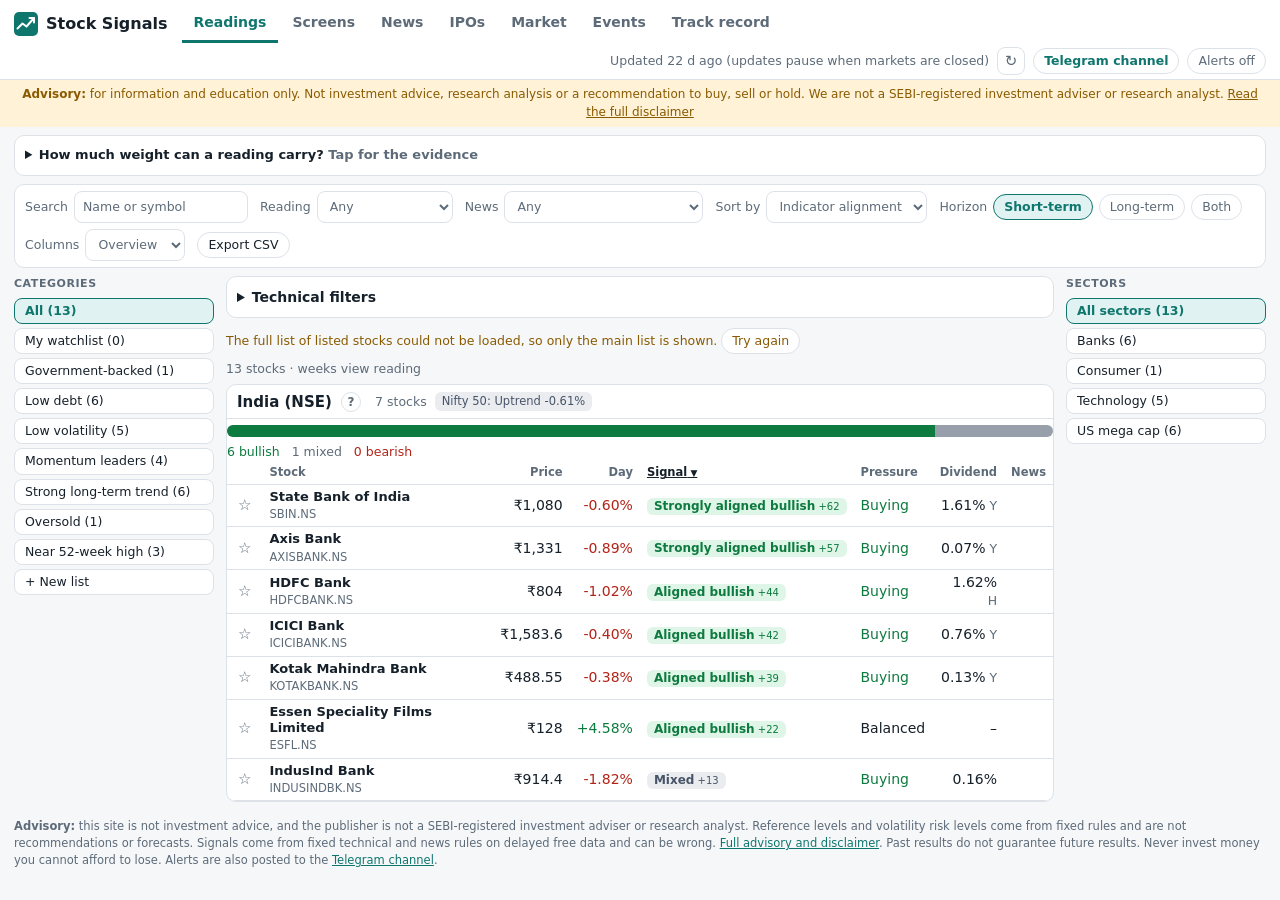
==== commit 0a33dc11: "Updates" ====
--- a/site/index.html
+++ b/site/index.html
@@ -17,6 +17,7 @@
   <nav class="tabs" aria-label="Sections">
     <button type="button" data-tab="signals" aria-current="page">Readings</button>
     <button type="button" data-tab="suggest">Screens</button>
+    <button type="button" data-tab="news">News</button>
     <button type="button" data-tab="ipo">IPOs</button>
     <button type="button" data-tab="market">Market</button>
     <button type="button" data-tab="events">Events</button>
@@ -41,6 +42,7 @@
 <nav class="bottomnav" aria-label="Sections">
   <button type="button" data-tab="signals" aria-current="page"><svg viewBox="0 0 24 24" width="22" height="22" fill="none" stroke="currentColor" stroke-width="2" stroke-linecap="round" stroke-linejoin="round" aria-hidden="true"><path d="M3 17l6-6 4 4 8-8M15 7h6v6"/></svg><span>Readings</span></button>
   <button type="button" data-tab="suggest"><svg viewBox="0 0 24 24" width="22" height="22" fill="none" stroke="currentColor" stroke-width="2" stroke-linecap="round" stroke-linejoin="round" aria-hidden="true"><path d="M4 5h16l-6 8v6l-4-2v-4z"/></svg><span>Screens</span></button>
+  <button type="button" data-tab="news"><svg viewBox="0 0 24 24" width="22" height="22" fill="none" stroke="currentColor" stroke-width="2" stroke-linecap="round" stroke-linejoin="round" aria-hidden="true"><path d="M4 5h13v14H6a2 2 0 0 1-2-2zM17 9h3v8a2 2 0 0 1-2 2M7 9h7M7 13h7"/></svg><span>News</span></button>
   <button type="button" data-tab="ipo"><svg viewBox="0 0 24 24" width="22" height="22" fill="none" stroke="currentColor" stroke-width="2" stroke-linecap="round" stroke-linejoin="round" aria-hidden="true"><path d="M12 3l2.5 5.5L20 9l-4 4 1 6-5-3-5 3 1-6-4-4 5.5-.5z"/></svg><span>IPOs</span></button>
   <button type="button" data-tab="market"><svg viewBox="0 0 24 24" width="22" height="22" fill="none" stroke="currentColor" stroke-width="2" stroke-linecap="round" stroke-linejoin="round" aria-hidden="true"><path d="M4 20V10M10 20V4M16 20v-7M22 20H2"/></svg><span>Market</span></button>
   <button type="button" data-tab="events"><svg viewBox="0 0 24 24" width="22" height="22" fill="none" stroke="currentColor" stroke-width="2" stroke-linecap="round" stroke-linejoin="round" aria-hidden="true"><path d="M4 6h16v14H4zM4 10h16M8 3v4M16 3v4"/></svg><span>Events</span></button>
